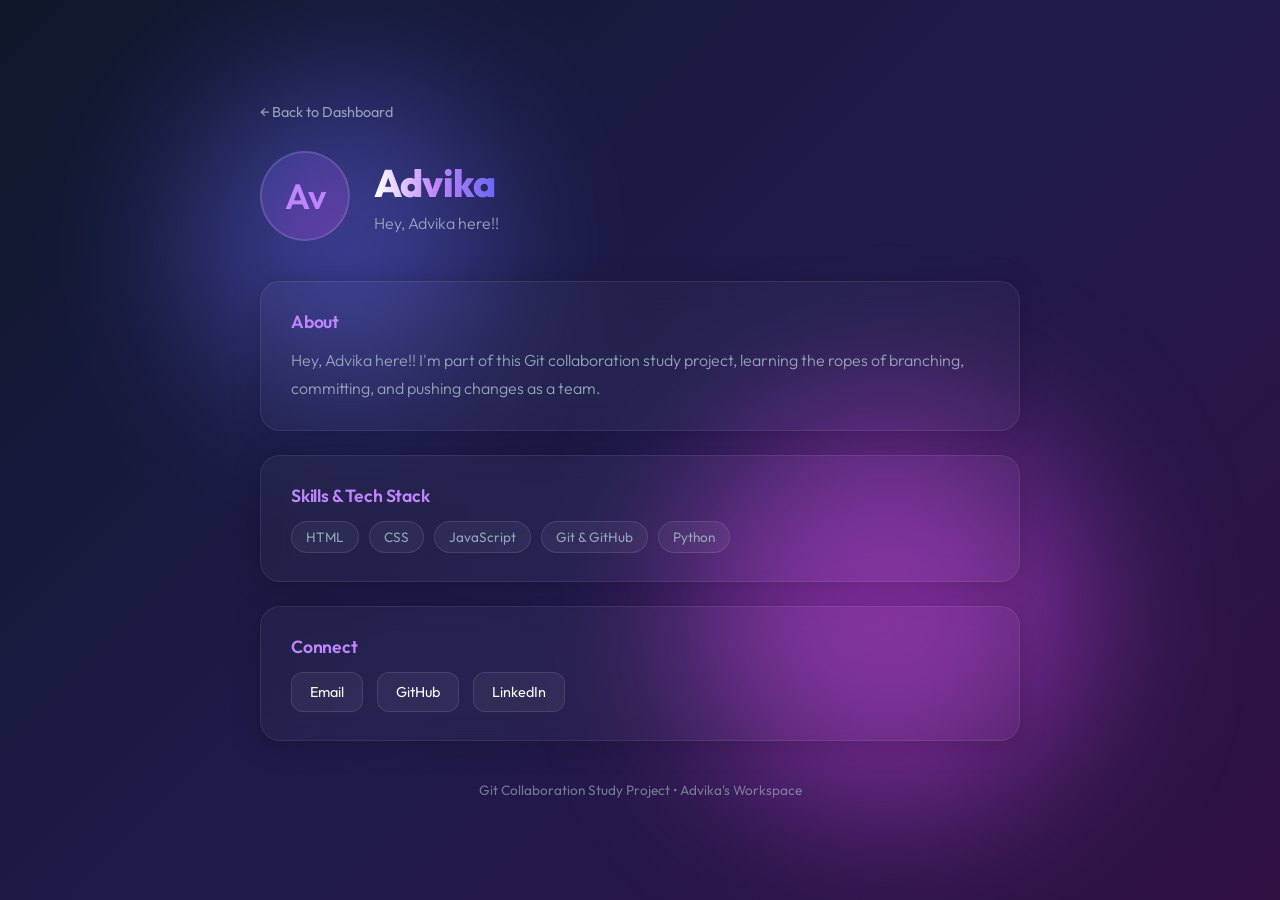
==== advika.html @ f33b2adc "Add Advika profile page Adds advika.html with an about section, skills, and contact links styled to " ====
<!DOCTYPE html>
<html lang="en">
<head>
    <meta charset="UTF-8">
    <meta name="viewport" content="width=device-width, initial-scale=1.0">
    <title>Advika | Profile</title>
    <!-- Google Fonts -->
    <link rel="preconnect" href="https://fonts.googleapis.com">
    <link rel="preconnect" href="https://fonts.gstatic.com" crossorigin>
    <link href="https://fonts.googleapis.com/css2?family=Outfit:wght@300;400;600;800&display=swap" rel="stylesheet">
    <style>
        :root {
            --bg-gradient: linear-gradient(135deg, #0f172a 0%, #1e1b4b 50%, #311042 100%);
            --glass-bg: rgba(255, 255, 255, 0.03);
            --glass-border: rgba(255, 255, 255, 0.08);
            --glass-hover-bg: rgba(255, 255, 255, 0.07);
            --glass-hover-border: rgba(255, 255, 255, 0.15);
            --text-primary: #f8fafc;
            --text-secondary: #94a3b8;
            --accent-glow: rgba(99, 102, 241, 0.15);
        }

        * {
            box-sizing: border-box;
            margin: 0;
            padding: 0;
        }

        body {
            font-family: 'Outfit', sans-serif;
            background: var(--bg-gradient);
            color: var(--text-primary);
            min-height: 100vh;
            display: flex;
            justify-content: center;
            align-items: center;
            overflow-x: hidden;
            position: relative;
        }

        /* Decorative Background Orbs */
        .orb {
            position: absolute;
            border-radius: 50%;
            filter: blur(80px);
            z-index: 0;
            opacity: 0.5;
            pointer-events: none;
        }

        .orb-1 {
            width: 300px;
            height: 300px;
            background: #6366f1;
            top: 10%;
            left: 15%;
            animation: float 8s ease-in-out infinite alternate;
        }

        .orb-2 {
            width: 400px;
            height: 400px;
            background: #d946ef;
            bottom: 10%;
            right: 15%;
            animation: float 12s ease-in-out infinite alternate-reverse;
        }

        @keyframes float {
            0% { transform: translateY(0) scale(1); }
            100% { transform: translateY(20px) scale(1.05); }
        }

        .container {
            position: relative;
            z-index: 10;
            width: 90%;
            max-width: 800px;
            padding: 40px 20px;
        }

        .back-link {
            display: inline-flex;
            align-items: center;
            gap: 6px;
            color: var(--text-secondary);
            text-decoration: none;
            font-size: 0.9rem;
            margin-bottom: 30px;
            transition: color 0.3s ease;
        }

        .back-link:hover {
            color: var(--text-primary);
        }

        /* Profile Header */
        .profile-header {
            display: flex;
            align-items: center;
            gap: 24px;
            margin-bottom: 40px;
            flex-wrap: wrap;
        }

        .avatar {
            width: 90px;
            height: 90px;
            flex-shrink: 0;
            border-radius: 50%;
            background: linear-gradient(135deg, rgba(99, 102, 241, 0.25) 0%, rgba(217, 70, 239, 0.25) 100%);
            border: 2px solid rgba(255, 255, 255, 0.12);
            display: flex;
            justify-content: center;
            align-items: center;
            font-size: 2.2rem;
            font-weight: 600;
            color: #c084fc;
        }

        h1 {
            font-size: 2.4rem;
            font-weight: 800;
            letter-spacing: -0.02em;
            margin-bottom: 6px;
            background: linear-gradient(to right, #ffffff, #c084fc, #6366f1);
            -webkit-background-clip: text;
            -webkit-text-fill-color: transparent;
        }

        .tagline {
            font-size: 1rem;
            color: var(--text-secondary);
            font-weight: 300;
        }

        /* Card */
        .card {
            background: var(--glass-bg);
            border: 1px solid var(--glass-border);
            border-radius: 20px;
            padding: 28px 30px;
            backdrop-filter: blur(12px);
            -webkit-backdrop-filter: blur(12px);
            box-shadow: 0 4px 30px rgba(0, 0, 0, 0.2);
            margin-bottom: 24px;
            transition: all 0.4s cubic-bezier(0.16, 1, 0.3, 1);
        }

        .card:hover {
            background: var(--glass-hover-bg);
            border-color: var(--glass-hover-border);
        }

        .card h2 {
            font-size: 1.1rem;
            font-weight: 600;
            margin-bottom: 14px;
            color: #c084fc;
            letter-spacing: -0.01em;
        }

        .card p {
            color: var(--text-secondary);
            font-weight: 300;
            line-height: 1.7;
        }

        /* Skills */
        .skills {
            display: flex;
            flex-wrap: wrap;
            gap: 10px;
        }

        .skill-badge {
            font-size: 0.85rem;
            padding: 6px 14px;
            background: rgba(255, 255, 255, 0.05);
            border: 1px solid rgba(255, 255, 255, 0.1);
            border-radius: 20px;
            color: var(--text-secondary);
            font-weight: 400;
            transition: all 0.3s ease;
        }

        .skill-badge:hover {
            background: rgba(99, 102, 241, 0.2);
            color: #a5b4fc;
            border-color: rgba(99, 102, 241, 0.3);
        }

        /* Links */
        .links {
            display: flex;
            flex-wrap: wrap;
            gap: 14px;
        }

        .link-btn {
            display: inline-flex;
            align-items: center;
            gap: 8px;
            padding: 10px 18px;
            background: rgba(255, 255, 255, 0.05);
            border: 1px solid rgba(255, 255, 255, 0.1);
            border-radius: 12px;
            color: var(--text-primary);
            text-decoration: none;
            font-size: 0.9rem;
            font-weight: 400;
            transition: all 0.3s ease;
        }

        .link-btn:hover {
            background: rgba(99, 102, 241, 0.2);
            border-color: rgba(99, 102, 241, 0.3);
            transform: translateY(-2px);
        }

        footer {
            margin-top: 40px;
            font-size: 0.85rem;
            color: var(--text-secondary);
            opacity: 0.7;
            text-align: center;
        }
    </style>
</head>
<body>
    <div class="orb orb-1"></div>
    <div class="orb orb-2"></div>

    <div class="container">
        <a href="index.html" class="back-link">&larr; Back to Dashboard</a>

        <div class="profile-header">
            <div class="avatar">Av</div>
            <div>
                <h1>Advika</h1>
                <p class="tagline">Hey, Advika here!!</p>
            </div>
        </div>

        <div class="card">
            <h2>About</h2>
            <p>
                Hey, Advika here!! I'm part of this Git collaboration study project, learning
                the ropes of branching, committing, and pushing changes as a team.
            </p>
        </div>

        <div class="card">
            <h2>Skills &amp; Tech Stack</h2>
            <div class="skills">
                <span class="skill-badge">HTML</span>
                <span class="skill-badge">CSS</span>
                <span class="skill-badge">JavaScript</span>
                <span class="skill-badge">Git &amp; GitHub</span>
                <span class="skill-badge">Python</span>
            </div>
        </div>

        <div class="card">
            <h2>Connect</h2>
            <div class="links">
                <a href="mailto:advikaak12@gmail.com" class="link-btn">Email</a>
                <a href="https://github.com/" class="link-btn" target="_blank" rel="noopener noreferrer">GitHub</a>
                <a href="https://linkedin.com/" class="link-btn" target="_blank" rel="noopener noreferrer">LinkedIn</a>
            </div>
        </div>

        <footer>
            <p>Git Collaboration Study Project &bull; Advika's Workspace</p>
        </footer>
    </div>
</body>
</html>
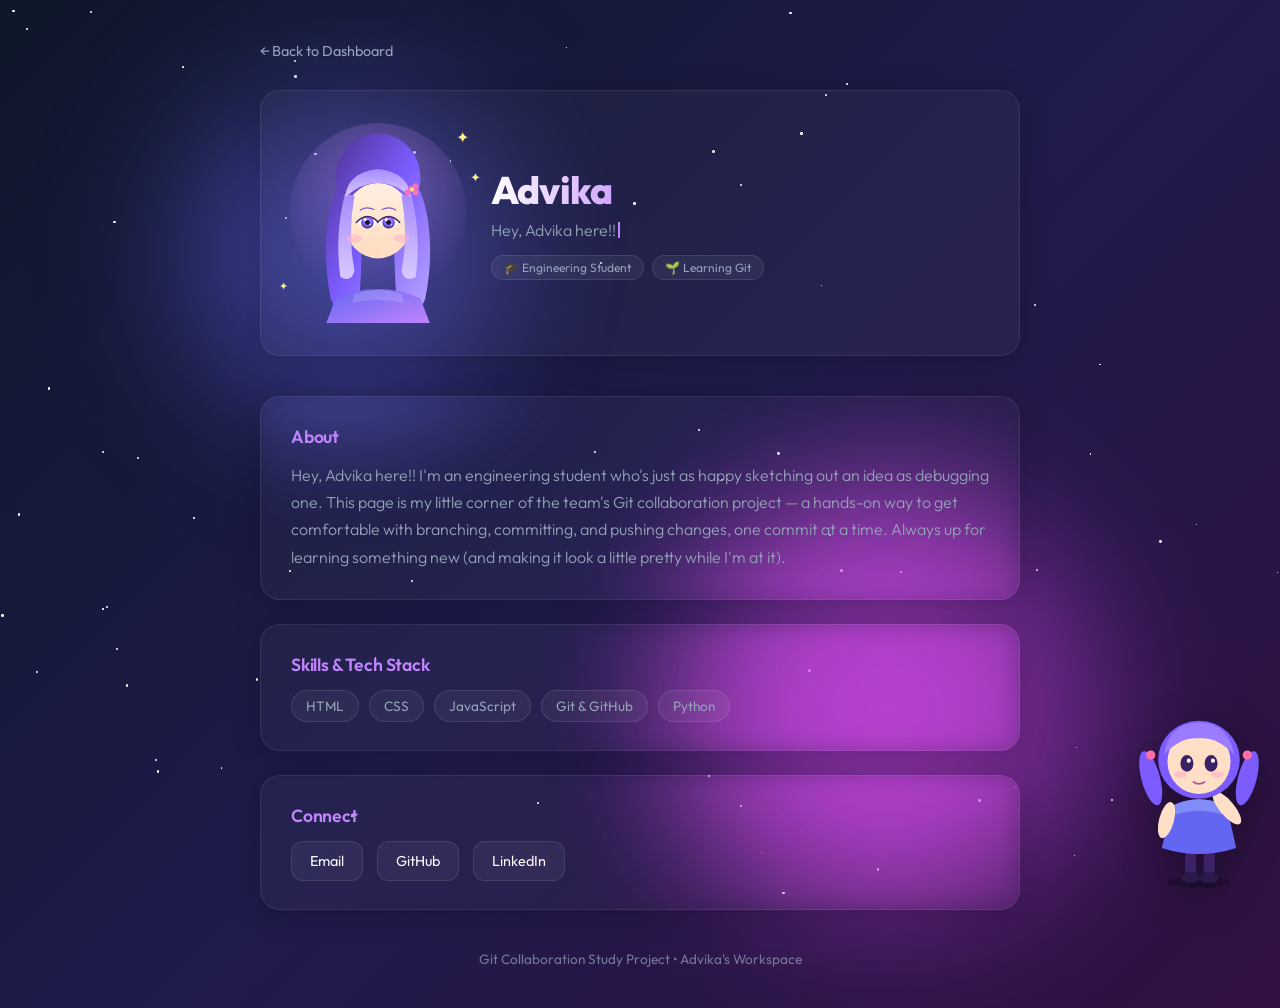
==== commit d8d0d649: "added changes" ====
--- a/advika.html
+++ b/advika.html
@@ -4,6 +4,7 @@
     <meta charset="UTF-8">
     <meta name="viewport" content="width=device-width, initial-scale=1.0">
     <title>Advika | Profile</title>
+    <link rel="icon" href="data:image/svg+xml,<svg xmlns='http://www.w3.org/2000/svg' viewBox='0 0 100 100'><text y='.9em' font-size='90'>%E2%9C%A8</text></svg>">
     <!-- Google Fonts -->
     <link rel="preconnect" href="https://fonts.googleapis.com">
     <link rel="preconnect" href="https://fonts.gstatic.com" crossorigin>
@@ -26,6 +27,15 @@
             padding: 0;
         }
 
+        html { scrollbar-color: #8b5cf6 transparent; }
+
+        ::-webkit-scrollbar { width: 10px; }
+        ::-webkit-scrollbar-track { background: transparent; }
+        ::-webkit-scrollbar-thumb {
+            background: linear-gradient(#6366f1, #d946ef);
+            border-radius: 10px;
+        }
+
         body {
             font-family: 'Outfit', sans-serif;
             background: var(--bg-gradient);
@@ -36,24 +46,57 @@
             align-items: center;
             overflow-x: hidden;
             position: relative;
-        }
-
-        /* Decorative Background Orbs */
-        .orb {
+            opacity: 0;
+            animation: bodyFadeIn 0.9s ease forwards;
+        }
+
+        @keyframes bodyFadeIn {
+            to { opacity: 1; }
+        }
+
+        /* Starfield */
+        #starfield {
+            position: fixed;
+            inset: 0;
+            z-index: 0;
+            pointer-events: none;
+        }
+
+        .star {
             position: absolute;
             border-radius: 50%;
+            background: #fff;
+            animation-name: starTwinkle;
+            animation-timing-function: ease-in-out;
+            animation-iteration-count: infinite;
+        }
+
+        @keyframes starTwinkle {
+            0%, 100% { opacity: 0; }
+            50% { opacity: 1; }
+        }
+
+        /* Decorative Background Orbs (with parallax wrapper) */
+        .orb-wrap {
+            position: absolute;
+            z-index: 0;
+            pointer-events: none;
+            transition: transform 0.4s ease-out;
+        }
+
+        .orb-wrap-1 { top: 10%; left: 15%; }
+        .orb-wrap-2 { bottom: 10%; right: 15%; }
+
+        .orb {
+            border-radius: 50%;
             filter: blur(80px);
-            z-index: 0;
-            opacity: 0.5;
-            pointer-events: none;
+            opacity: 0.55;
         }
 
         .orb-1 {
             width: 300px;
             height: 300px;
             background: #6366f1;
-            top: 10%;
-            left: 15%;
             animation: float 8s ease-in-out infinite alternate;
         }
 
@@ -61,8 +104,6 @@
             width: 400px;
             height: 400px;
             background: #d946ef;
-            bottom: 10%;
-            right: 15%;
             animation: float 12s ease-in-out infinite alternate-reverse;
         }
 
@@ -87,35 +128,160 @@
             text-decoration: none;
             font-size: 0.9rem;
             margin-bottom: 30px;
-            transition: color 0.3s ease;
+            transition: color 0.3s ease, transform 0.3s ease;
         }
 
         .back-link:hover {
             color: var(--text-primary);
+            transform: translateX(-4px);
+        }
+
+        /* Entrance animation */
+        @keyframes fadeInUp {
+            from { opacity: 0; transform: translateY(24px); }
+            to { opacity: 1; transform: translateY(0); }
+        }
+
+        /* 3D Tilt Profile Card */
+        .tilt-wrap {
+            perspective: 1000px;
+            margin-bottom: 40px;
+            animation: fadeInUp 0.7s ease both;
+        }
+
+        .tilt-card {
+            position: relative;
+            background: var(--glass-bg);
+            border: 1px solid var(--glass-border);
+            border-radius: 20px;
+            padding: 32px;
+            backdrop-filter: blur(12px);
+            -webkit-backdrop-filter: blur(12px);
+            box-shadow: 0 4px 30px rgba(0, 0, 0, 0.2);
+            transform-style: preserve-3d;
+            transition: transform 0.15s ease-out, box-shadow 0.3s ease;
+            overflow: hidden;
+        }
+
+        .tilt-card:hover {
+            box-shadow: 0 20px 60px var(--accent-glow), 0 4px 30px rgba(0, 0, 0, 0.3);
+        }
+
+        .tilt-card .glare,
+        .tilt-card .holo {
+            position: absolute;
+            inset: 0;
+            pointer-events: none;
+            border-radius: 20px;
+        }
+
+        .tilt-card .glare {
+            background: transparent;
+            transition: background 0.15s ease-out;
+        }
+
+        .tilt-card .holo {
+            background: linear-gradient(115deg,
+                transparent 20%,
+                rgba(99, 102, 241, 0.35) 35%,
+                rgba(217, 70, 239, 0.35) 50%,
+                rgba(96, 165, 250, 0.35) 65%,
+                transparent 80%);
+            background-size: 250% 250%;
+            background-position: 50% 50%;
+            mix-blend-mode: overlay;
+            opacity: 0;
+            transition: opacity 0.3s ease, background-position 0.15s ease-out;
+        }
+
+        .tilt-card:hover .holo {
+            opacity: 0.85;
         }
 
         /* Profile Header */
         .profile-header {
             display: flex;
             align-items: center;
-            gap: 24px;
-            margin-bottom: 40px;
+            gap: 28px;
             flex-wrap: wrap;
-        }
-
-        .avatar {
-            width: 90px;
-            height: 90px;
+            position: relative;
+        }
+
+        /* Elegant anime portrait */
+        .portrait-wrap {
+            position: relative;
             flex-shrink: 0;
-            border-radius: 50%;
-            background: linear-gradient(135deg, rgba(99, 102, 241, 0.25) 0%, rgba(217, 70, 239, 0.25) 100%);
-            border: 2px solid rgba(255, 255, 255, 0.12);
+            width: 170px;
+            height: 200px;
+            animation: portraitFloat 5s ease-in-out infinite;
+        }
+
+        @keyframes portraitFloat {
+            0%, 100% { transform: translateY(0); }
+            50% { transform: translateY(-10px); }
+        }
+
+        .portrait-wrap svg {
+            width: 100%;
+            height: 100%;
+            overflow: visible;
+        }
+
+        .hair-strand {
+            transform-box: fill-box;
+            transform-origin: top center;
+            animation: hairSway 3s ease-in-out infinite alternate;
+        }
+
+        .hair-strand.right { animation-delay: 0.4s; }
+
+        @keyframes hairSway {
+            0% { transform: rotate(-3deg); }
+            100% { transform: rotate(3deg); }
+        }
+
+        .eye-blink {
+            transform-box: fill-box;
+            transform-origin: center;
+            animation: portraitBlink 5.5s ease-in-out infinite;
+        }
+
+        @keyframes portraitBlink {
+            0%, 92%, 100% { transform: scaleY(1); }
+            96% { transform: scaleY(0.1); }
+        }
+
+        .sparkle {
+            position: absolute;
+            color: #fef08a;
+            font-size: 1rem;
+            animation: twinkle 2.2s ease-in-out infinite;
+            pointer-events: none;
+        }
+
+        .sparkle.s1 { top: 4px; right: -6px; animation-delay: 0s; }
+        .sparkle.s2 { bottom: 30px; left: -14px; font-size: 0.7rem; animation-delay: 0.7s; }
+        .sparkle.s3 { top: 46px; right: -18px; font-size: 0.8rem; animation-delay: 1.4s; }
+
+        @keyframes twinkle {
+            0%, 100% { opacity: 0; transform: scale(0.4) rotate(0deg); }
+            50% { opacity: 1; transform: scale(1.1) rotate(20deg); }
+        }
+
+        .quick-facts {
             display: flex;
-            justify-content: center;
-            align-items: center;
-            font-size: 2.2rem;
-            font-weight: 600;
-            color: #c084fc;
+            flex-wrap: wrap;
+            gap: 8px;
+            margin-top: 12px;
+        }
+
+        .chip {
+            font-size: 0.75rem;
+            padding: 4px 12px;
+            border-radius: 20px;
+            background: rgba(255, 255, 255, 0.06);
+            border: 1px solid rgba(255, 255, 255, 0.1);
+            color: var(--text-secondary);
         }
 
         h1 {
@@ -123,19 +289,44 @@
             font-weight: 800;
             letter-spacing: -0.02em;
             margin-bottom: 6px;
-            background: linear-gradient(to right, #ffffff, #c084fc, #6366f1);
+            background: linear-gradient(90deg, #ffffff, #c084fc, #6366f1, #c084fc, #ffffff);
+            background-size: 250% auto;
             -webkit-background-clip: text;
             -webkit-text-fill-color: transparent;
+            background-clip: text;
+            animation: gradientShift 5s linear infinite;
+        }
+
+        @keyframes gradientShift {
+            0% { background-position: 0% center; }
+            100% { background-position: 250% center; }
         }
 
         .tagline {
             font-size: 1rem;
             color: var(--text-secondary);
             font-weight: 300;
+            min-height: 1.4em;
+        }
+
+        .tagline .cursor {
+            display: inline-block;
+            width: 2px;
+            height: 1em;
+            background: #c084fc;
+            margin-left: 2px;
+            vertical-align: -2px;
+            animation: caretBlink 0.9s steps(1) infinite;
+        }
+
+        @keyframes caretBlink {
+            0%, 50% { opacity: 1; }
+            50.01%, 100% { opacity: 0; }
         }
 
         /* Card */
         .card {
+            position: relative;
             background: var(--glass-bg);
             border: 1px solid var(--glass-border);
             border-radius: 20px;
@@ -145,11 +336,36 @@
             box-shadow: 0 4px 30px rgba(0, 0, 0, 0.2);
             margin-bottom: 24px;
             transition: all 0.4s cubic-bezier(0.16, 1, 0.3, 1);
-        }
+            animation: fadeInUp 0.7s ease both;
+            overflow: hidden;
+        }
+
+        .card::after {
+            content: '';
+            position: absolute;
+            top: 0;
+            left: -150%;
+            width: 60%;
+            height: 100%;
+            background: linear-gradient(120deg, transparent, rgba(255, 255, 255, 0.12), transparent);
+            transform: skewX(-20deg);
+            transition: left 0.75s ease;
+            pointer-events: none;
+        }
+
+        .card:hover::after {
+            left: 150%;
+        }
+
+        .card:nth-of-type(1) { animation-delay: 0.1s; }
+        .card:nth-of-type(2) { animation-delay: 0.2s; }
+        .card:nth-of-type(3) { animation-delay: 0.3s; }
 
         .card:hover {
             background: var(--glass-hover-bg);
             border-color: var(--glass-hover-border);
+            transform: translateY(-4px);
+            box-shadow: 0 14px 40px var(--accent-glow);
         }
 
         .card h2 {
@@ -185,9 +401,11 @@
         }
 
         .skill-badge:hover {
-            background: rgba(99, 102, 241, 0.2);
+            background: rgba(99, 102, 241, 0.25);
             color: #a5b4fc;
-            border-color: rgba(99, 102, 241, 0.3);
+            border-color: rgba(99, 102, 241, 0.4);
+            transform: translateY(-3px) scale(1.06);
+            box-shadow: 0 6px 16px rgba(99, 102, 241, 0.35);
         }
 
         /* Links */
@@ -213,9 +431,10 @@
         }
 
         .link-btn:hover {
-            background: rgba(99, 102, 241, 0.2);
-            border-color: rgba(99, 102, 241, 0.3);
-            transform: translateY(-2px);
+            background: rgba(99, 102, 241, 0.25);
+            border-color: rgba(99, 102, 241, 0.4);
+            transform: translateY(-3px);
+            box-shadow: 0 8px 20px rgba(99, 102, 241, 0.35);
         }
 
         footer {
@@ -225,28 +444,220 @@
             opacity: 0.7;
             text-align: center;
         }
+
+        /* Floating anime mascot */
+        .mascot-wrap {
+            position: fixed;
+            bottom: 10px;
+            right: 16px;
+            width: 130px;
+            z-index: 50;
+            pointer-events: none;
+        }
+
+        .mascot {
+            width: 100%;
+            display: block;
+            animation: mascotFloat 4s ease-in-out infinite;
+            filter: drop-shadow(0 10px 20px rgba(0, 0, 0, 0.35));
+        }
+
+        @keyframes mascotFloat {
+            0%, 100% { transform: translateY(0) rotate(-1deg); }
+            50% { transform: translateY(-16px) rotate(1deg); }
+        }
+
+        .mascot-heart {
+            position: absolute;
+            top: 6px;
+            right: 34px;
+            font-size: 1.2rem;
+            opacity: 0;
+            animation: heartPop 3.4s ease-in-out infinite;
+        }
+
+        @keyframes heartPop {
+            0%, 55%, 100% { opacity: 0; transform: translateY(0) scale(0.5); }
+            72% { opacity: 1; transform: translateY(-18px) scale(1); }
+            90% { opacity: 0; transform: translateY(-38px) scale(0.8); }
+        }
+
+        .mascot-eyes {
+            transform-box: fill-box;
+            transform-origin: center;
+            animation: blink 4.5s ease-in-out infinite;
+        }
+
+        @keyframes blink {
+            0%, 90%, 100% { transform: scaleY(1); }
+            95% { transform: scaleY(0.1); }
+        }
+
+        .mascot-arm {
+            transform-box: fill-box;
+            transform-origin: top center;
+            animation: wave 1.8s ease-in-out infinite;
+        }
+
+        @keyframes wave {
+            0%, 100% { transform: rotate(-8deg); }
+            50% { transform: rotate(18deg); }
+        }
+
+        /* Cursor sparkle trail */
+        .cursor-sparkle {
+            position: fixed;
+            top: 0;
+            left: 0;
+            pointer-events: none;
+            z-index: 9999;
+            font-size: 14px;
+            animation: sparkleFade 0.85s ease-out forwards;
+        }
+
+        @keyframes sparkleFade {
+            0% { opacity: 1; transform: translate(0, 0) scale(1) rotate(0deg); }
+            100% { opacity: 0; transform: translate(var(--dx), var(--dy)) scale(0.2) rotate(180deg); }
+        }
+
+        @media (max-width: 600px) {
+            .mascot-wrap { width: 90px; }
+        }
     </style>
 </head>
 <body>
-    <div class="orb orb-1"></div>
-    <div class="orb orb-2"></div>
+    <div id="starfield"></div>
+
+    <div class="orb-wrap orb-wrap-1" id="orbWrap1"><div class="orb orb-1"></div></div>
+    <div class="orb-wrap orb-wrap-2" id="orbWrap2"><div class="orb orb-2"></div></div>
 
     <div class="container">
         <a href="index.html" class="back-link">&larr; Back to Dashboard</a>
 
-        <div class="profile-header">
-            <div class="avatar">Av</div>
-            <div>
-                <h1>Advika</h1>
-                <p class="tagline">Hey, Advika here!!</p>
+        <div class="tilt-wrap">
+            <div class="tilt-card" id="tiltCard">
+                <div class="profile-header">
+                    <div class="portrait-wrap">
+                        <svg viewBox="0 0 280 340" xmlns="http://www.w3.org/2000/svg">
+                            <defs>
+                                <radialGradient id="halo" cx="50%" cy="32%" r="65%">
+                                    <stop offset="0%" stop-color="#c084fc" stop-opacity="0.4"/>
+                                    <stop offset="100%" stop-color="#c084fc" stop-opacity="0"/>
+                                </radialGradient>
+                                <linearGradient id="hairBack" x1="0%" y1="0%" x2="100%" y2="100%">
+                                    <stop offset="0%" stop-color="#4c2f8c"/>
+                                    <stop offset="50%" stop-color="#7c5cff"/>
+                                    <stop offset="100%" stop-color="#b9a6ff"/>
+                                </linearGradient>
+                                <linearGradient id="hairFront" x1="0%" y1="0%" x2="0%" y2="100%">
+                                    <stop offset="0%" stop-color="#a78bff"/>
+                                    <stop offset="100%" stop-color="#d8c9ff"/>
+                                </linearGradient>
+                                <linearGradient id="skin" x1="0%" y1="0%" x2="0%" y2="100%">
+                                    <stop offset="0%" stop-color="#ffefe0"/>
+                                    <stop offset="100%" stop-color="#ffdcc0"/>
+                                </linearGradient>
+                                <linearGradient id="dress" x1="0%" y1="0%" x2="100%" y2="100%">
+                                    <stop offset="0%" stop-color="#6366f1"/>
+                                    <stop offset="100%" stop-color="#c084fc"/>
+                                </linearGradient>
+                                <radialGradient id="eyeIris" cx="50%" cy="40%" r="60%">
+                                    <stop offset="0%" stop-color="#c4b5fd"/>
+                                    <stop offset="65%" stop-color="#7c5cff"/>
+                                    <stop offset="100%" stop-color="#2a1a4a"/>
+                                </radialGradient>
+                            </defs>
+
+                            <circle cx="140" cy="150" r="150" fill="url(#halo)"/>
+
+                            <!-- back hair -->
+                            <path d="M70,112 C58,58 98,18 140,18 C182,18 222,58 210,112
+                                     C228,150 236,224 220,300 C210,322 188,332 172,300
+                                     C167,258 170,196 160,150 L120,150
+                                     C110,196 113,258 108,300 C92,332 70,322 60,300
+                                     C44,224 52,150 70,112 Z" fill="url(#hairBack)"/>
+
+                            <!-- shoulders / dress -->
+                            <path d="M68,298 Q140,266 212,298 L228,340 L52,340 Z" fill="url(#dress)"/>
+                            <path d="M100,290 Q140,278 180,290 L184,306 Q140,296 96,306 Z" fill="#ffffff" opacity="0.15"/>
+
+                            <!-- neck -->
+                            <rect x="124" y="196" width="32" height="34" rx="12" fill="url(#skin)"/>
+
+                            <!-- face -->
+                            <ellipse cx="140" cy="166" rx="58" ry="64" fill="url(#skin)"/>
+
+                            <!-- face-framing side locks -->
+                            <path class="hair-strand left" d="M84,120 Q66,190 76,262 Q94,272 100,252 Q88,190 100,124 Z" fill="url(#hairFront)"/>
+                            <path class="hair-strand right" d="M196,120 Q214,190 204,262 Q186,272 180,252 Q192,190 180,124 Z" fill="url(#hairFront)"/>
+
+                            <!-- bangs -->
+                            <path d="M84,126 Q88,84 140,78 Q192,84 196,126 Q166,100 140,102 Q114,100 84,126 Z" fill="url(#hairFront)"/>
+
+                            <!-- eyebrows -->
+                            <path d="M110,148 Q121,141 133,147" stroke="#7a5fc4" stroke-width="2.2" fill="none" stroke-linecap="round"/>
+                            <path d="M147,147 Q159,141 170,148" stroke="#7a5fc4" stroke-width="2.2" fill="none" stroke-linecap="round"/>
+
+                            <!-- eyes -->
+                            <g class="eye-blink">
+                                <path d="M103,169 Q122,151 141,169 Q122,185 103,169 Z" fill="#fff"/>
+                                <circle cx="122" cy="169" r="10.5" fill="url(#eyeIris)"/>
+                                <circle cx="122" cy="169" r="4.2" fill="#1a1030"/>
+                                <circle cx="118" cy="164" r="2.6" fill="#fff"/>
+                                <circle cx="127" cy="173" r="1.3" fill="#fff" opacity="0.85"/>
+                                <path d="M103,169 Q122,149 141,169" stroke="#3b2266" stroke-width="2.4" fill="none" stroke-linecap="round"/>
+                            </g>
+                            <g class="eye-blink">
+                                <path d="M139,169 Q158,151 177,169 Q158,185 139,169 Z" fill="#fff"/>
+                                <circle cx="158" cy="169" r="10.5" fill="url(#eyeIris)"/>
+                                <circle cx="158" cy="169" r="4.2" fill="#1a1030"/>
+                                <circle cx="154" cy="164" r="2.6" fill="#fff"/>
+                                <circle cx="163" cy="173" r="1.3" fill="#fff" opacity="0.85"/>
+                                <path d="M139,169 Q158,149 177,169" stroke="#3b2266" stroke-width="2.4" fill="none" stroke-linecap="round"/>
+                            </g>
+
+                            <!-- blush -->
+                            <ellipse cx="100" cy="196" rx="14" ry="7" fill="#ffb3c6" opacity="0.55"/>
+                            <ellipse cx="180" cy="196" rx="14" ry="7" fill="#ffb3c6" opacity="0.55"/>
+
+                            <!-- lips -->
+                            <path d="M130,215 Q140,221 150,215 Q140,220.5 130,215 Z" fill="#c97a94"/>
+
+                            <!-- hair clip flower -->
+                            <g>
+                                <circle cx="196" cy="112" r="5" fill="#f472b6"/>
+                                <circle cx="204" cy="108" r="5" fill="#f472b6"/>
+                                <circle cx="204" cy="118" r="5" fill="#f472b6"/>
+                                <circle cx="190" cy="118" r="5" fill="#f472b6"/>
+                                <circle cx="198" cy="113" r="3.4" fill="#fde68a"/>
+                            </g>
+                        </svg>
+                        <span class="sparkle s1">&#10022;</span>
+                        <span class="sparkle s2">&#10022;</span>
+                        <span class="sparkle s3">&#10022;</span>
+                    </div>
+                    <div>
+                        <h1>Advika</h1>
+                        <p class="tagline"><span id="taglineText"></span><span class="cursor"></span></p>
+                        <div class="quick-facts">
+                            <span class="chip">&#127891; Engineering Student</span>
+                            <span class="chip">&#127793; Learning Git</span>
+                        </div>
+                    </div>
+                </div>
+                <div class="glare" id="glare"></div>
+                <div class="holo" id="holo"></div>
             </div>
         </div>
 
         <div class="card">
             <h2>About</h2>
             <p>
-                Hey, Advika here!! I'm part of this Git collaboration study project, learning
-                the ropes of branching, committing, and pushing changes as a team.
+                Hey, Advika here!! I'm an engineering student who's just as happy sketching out
+                an idea as debugging one. This page is my little corner of the team's Git
+                collaboration project &mdash; a hands-on way to get comfortable with branching,
+                committing, and pushing changes, one commit at a time. Always up for learning
+                something new (and making it look a little pretty while I'm at it).
             </p>
         </div>
 
@@ -274,5 +685,136 @@
             <p>Git Collaboration Study Project &bull; Advika's Workspace</p>
         </footer>
     </div>
+
+    <!-- Floating anime mascot -->
+    <div class="mascot-wrap">
+        <span class="mascot-heart">&#128156;</span>
+        <svg class="mascot" viewBox="0 0 140 200" xmlns="http://www.w3.org/2000/svg">
+            <ellipse cx="70" cy="192" rx="35" ry="6" fill="rgba(0,0,0,0.25)"/>
+            <rect x="55" y="150" width="12" height="35" rx="6" fill="#3b2266"/>
+            <rect x="75" y="150" width="12" height="35" rx="6" fill="#3b2266"/>
+            <ellipse cx="61" cy="187" rx="10" ry="6" fill="#2a1a4a"/>
+            <ellipse cx="81" cy="187" rx="10" ry="6" fill="#2a1a4a"/>
+            <path d="M40 110 Q70 95 100 110 L110 155 Q70 168 30 155 Z" fill="#6366f1"/>
+            <path d="M40 110 Q70 95 100 110 L104 122 Q70 108 36 122 Z" fill="#818cf8"/>
+            <ellipse cx="35" cy="125" rx="8" ry="20" fill="#ffe0c7" transform="rotate(15 35 125)"/>
+            <g class="mascot-arm">
+                <ellipse cx="100" cy="112" rx="8" ry="22" fill="#ffe0c7" transform="rotate(-40 100 112)"/>
+            </g>
+            <ellipse cx="70" cy="60" rx="44" ry="42" fill="#7c5cff"/>
+            <ellipse cx="18" cy="80" rx="10" ry="30" fill="#7c5cff" transform="rotate(-15 18 80)"/>
+            <ellipse cx="122" cy="80" rx="10" ry="30" fill="#7c5cff" transform="rotate(15 122 80)"/>
+            <ellipse cx="70" cy="62" rx="34" ry="35" fill="#ffe0c7"/>
+            <path d="M32 55 Q38 20 70 20 Q102 20 108 55 Q90 35 70 37 Q50 35 32 55 Z" fill="#9b7bff"/>
+            <g class="mascot-eyes">
+                <ellipse cx="57" cy="64" rx="7" ry="9" fill="#3b2266"/>
+                <ellipse cx="83" cy="64" rx="7" ry="9" fill="#3b2266"/>
+                <circle cx="59" cy="61" r="2.2" fill="#fff"/>
+                <circle cx="85" cy="61" r="2.2" fill="#fff"/>
+            </g>
+            <ellipse cx="50" cy="76" rx="7" ry="3.5" fill="#ffb3c6" opacity="0.7"/>
+            <ellipse cx="90" cy="76" rx="7" ry="3.5" fill="#ffb3c6" opacity="0.7"/>
+            <path d="M64 84 Q70 88 76 84" stroke="#a8598a" stroke-width="1.8" fill="none" stroke-linecap="round"/>
+            <circle cx="18" cy="55" r="5" fill="#ff6fa5"/>
+            <circle cx="122" cy="55" r="5" fill="#ff6fa5"/>
+        </svg>
+    </div>
+
+    <script>
+        (function () {
+            // Starfield generation
+            var field = document.getElementById('starfield');
+            var starCount = 70;
+            var frag = document.createDocumentFragment();
+            for (var i = 0; i < starCount; i++) {
+                var s = document.createElement('div');
+                s.className = 'star';
+                var size = (Math.random() * 2 + 1).toFixed(1);
+                s.style.width = size + 'px';
+                s.style.height = size + 'px';
+                s.style.top = (Math.random() * 100) + '%';
+                s.style.left = (Math.random() * 100) + '%';
+                s.style.animationDuration = (Math.random() * 3 + 2).toFixed(2) + 's';
+                s.style.animationDelay = (Math.random() * 4).toFixed(2) + 's';
+                frag.appendChild(s);
+            }
+            field.appendChild(frag);
+
+            // 3D tilt + holographic sheen
+            var card = document.getElementById('tiltCard');
+            var glare = document.getElementById('glare');
+            var holo = document.getElementById('holo');
+            var maxTilt = 10;
+
+            card.addEventListener('mousemove', function (e) {
+                var rect = card.getBoundingClientRect();
+                var x = e.clientX - rect.left;
+                var y = e.clientY - rect.top;
+                var cx = rect.width / 2;
+                var cy = rect.height / 2;
+                var rotateY = ((x - cx) / cx) * maxTilt;
+                var rotateX = -((y - cy) / cy) * maxTilt;
+                var px = (x / rect.width) * 100;
+                var py = (y / rect.height) * 100;
+
+                card.style.transform =
+                    'perspective(900px) rotateX(' + rotateX + 'deg) rotateY(' + rotateY + 'deg) scale3d(1.02, 1.02, 1.02)';
+                glare.style.background =
+                    'radial-gradient(circle at ' + x + 'px ' + y + 'px, rgba(255,255,255,0.22), transparent 60%)';
+                holo.style.backgroundPosition = px + '% ' + py + '%';
+            });
+
+            card.addEventListener('mouseleave', function () {
+                card.style.transform = 'perspective(900px) rotateX(0deg) rotateY(0deg) scale3d(1, 1, 1)';
+                glare.style.background = 'transparent';
+            });
+
+            // Orb parallax
+            var orbWrap1 = document.getElementById('orbWrap1');
+            var orbWrap2 = document.getElementById('orbWrap2');
+            document.addEventListener('mousemove', function (e) {
+                var nx = (e.clientX / window.innerWidth) - 0.5;
+                var ny = (e.clientY / window.innerHeight) - 0.5;
+                orbWrap1.style.transform = 'translate(' + (nx * 30) + 'px,' + (ny * 30) + 'px)';
+                orbWrap2.style.transform = 'translate(' + (nx * -40) + 'px,' + (ny * -40) + 'px)';
+            });
+
+            // Cursor sparkle trail (throttled)
+            var lastSparkle = 0;
+            var sparkleChars = ['✦', '✧', '✹', '⋆'];
+            var sparkleColors = ['#c084fc', '#818cf8', '#f472b6', '#facc15'];
+            document.addEventListener('mousemove', function (e) {
+                var now = Date.now();
+                if (now - lastSparkle < 70) return;
+                lastSparkle = now;
+
+                var el = document.createElement('span');
+                el.className = 'cursor-sparkle';
+                el.textContent = sparkleChars[Math.floor(Math.random() * sparkleChars.length)];
+                el.style.color = sparkleColors[Math.floor(Math.random() * sparkleColors.length)];
+                el.style.left = e.clientX + 'px';
+                el.style.top = e.clientY + 'px';
+                var dx = (Math.random() * 40 - 20).toFixed(0) + 'px';
+                var dy = (Math.random() * -30 - 10).toFixed(0) + 'px';
+                el.style.setProperty('--dx', dx);
+                el.style.setProperty('--dy', dy);
+                document.body.appendChild(el);
+                setTimeout(function () { el.remove(); }, 900);
+            });
+
+            // Typing effect for tagline
+            var taglineEl = document.getElementById('taglineText');
+            var fullText = 'Hey, Advika here!!';
+            var idx = 0;
+            function typeNext() {
+                if (idx <= fullText.length) {
+                    taglineEl.textContent = fullText.slice(0, idx);
+                    idx++;
+                    setTimeout(typeNext, 65);
+                }
+            }
+            setTimeout(typeNext, 600);
+        })();
+    </script>
 </body>
 </html>
